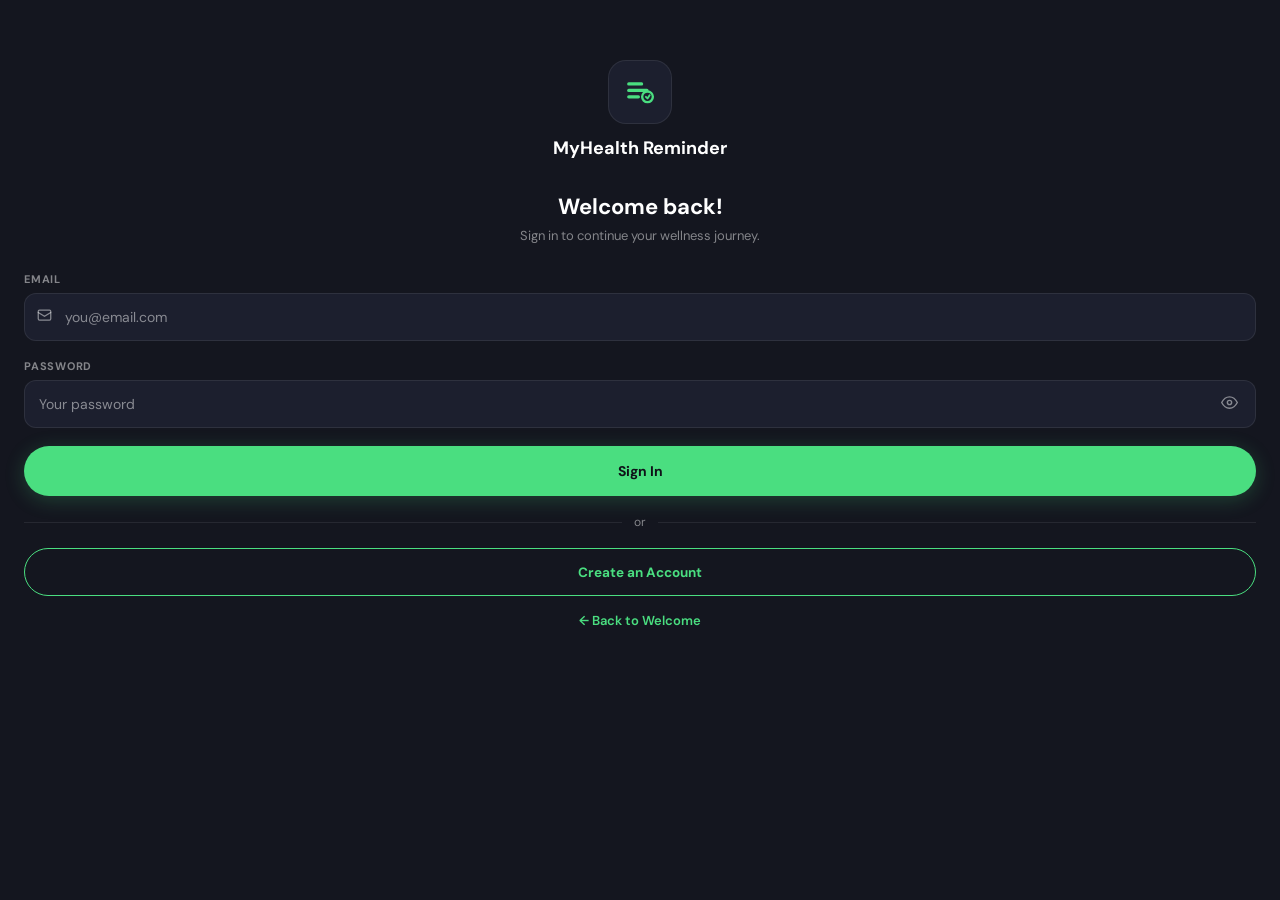
==== dashboard.html @ 4398b62e "Initial commit" ====
<!DOCTYPE html>
<html lang="en">
<head>
  <meta charset="UTF-8"/>
  <meta name="viewport" content="width=device-width,initial-scale=1,maximum-scale=1,user-scalable=no"/>
  <title>Dashboard — MyHealth Reminder</title>
  <link rel="stylesheet" href="style.css"/>
  <link href="https://fonts.googleapis.com/css2?family=DM+Sans:wght@400;500;600;700&family=Plus+Jakarta+Sans:wght@400;500;600;700&display=swap" rel="stylesheet"/>
  <style>
    .topbar {
      display: flex; align-items: center; justify-content: space-between;
      padding: 16px 18px 10px; flex-shrink: 0;
    }
    .user-row {
      display: flex; align-items: center; gap: 12px; padding: 2px 18px 16px;
    }
    .avatar {
      width: 42px; height: 42px; border-radius: 50%;
      background: #1D4ED8; display: flex; align-items: center; justify-content: center;
      font-size: 16px; font-weight: 700; color: #fff; flex-shrink: 0;
    }
    .user-name { font-size: 14px; font-weight: 700; color: var(--text-primary); }
    .user-sub  { font-size: 11px; color: var(--text-muted); margin-top: 2px; }

    /* Progress card */
    .prog-card {
      margin: 0 16px 20px;
      background: linear-gradient(145deg,#0E3B26 0%,#0A2818 100%);
      border: 1px solid rgba(74,222,128,.18);
      border-radius: var(--r-xl); padding: 20px 18px 18px;
      display: flex; flex-direction: column; align-items: center;
      animation: fadeUp .4s ease both;
    }
    .ring-wrap { position: relative; width: 90px; height: 90px; margin-bottom: 12px; }
    .ring-wrap svg { transform: rotate(-90deg); }
    .ring-track { fill:none; stroke:#1A4730; stroke-width:8; }
    .ring-fill  {
      fill:none; stroke:var(--accent); stroke-width:8; stroke-linecap:round;
      transition: stroke-dashoffset 1s cubic-bezier(.4,0,.2,1);
    }
    .ring-lbl {
      position:absolute; inset:0; display:flex; flex-direction:column;
      align-items:center; justify-content:center;
    }
    .ring-pct   { font-size: 18px; font-weight: 700; color: var(--text-primary); line-height: 1; }
    .ring-sub   { font-size: 9px; color: var(--text-muted); margin-top: 2px; }
    .prog-title { font-size: 14px; font-weight: 600; color: rgba(255,255,255,.85); margin-bottom: 3px; }
    .prog-tasks { font-size: 22px; font-weight: 700; color: var(--accent); margin-bottom: 6px; }
    .prog-quote { font-size: 11px; color: rgba(255,255,255,.5); font-style: italic; text-align: center; line-height: 1.5; }

    .content { padding: 0 16px 24px; }

    .add-btn {
      display: flex; align-items: center; justify-content: center; gap: 8px;
      width: 100%; height: 50px; border: none; border-radius: var(--r-pill);
      background: var(--accent); color: #0F1118;
      font-family: var(--font); font-size: 14px; font-weight: 700;
      cursor: pointer; position: relative; overflow: hidden;
      transition: background var(--ease), box-shadow var(--ease), transform var(--ease);
      box-shadow: 0 4px 18px rgba(74,222,128,.22);
    }
    .add-btn:hover  { background: #6EF09A; box-shadow: 0 6px 26px rgba(74,222,128,.36); }
    .add-btn:active { transform: scale(.97); }

    .del-btn {
      background: none; border: none; color: var(--text-muted);
      cursor: pointer; padding: 4px; border-radius: 6px;
      transition: color var(--ease); flex-shrink: 0;
    }
    .del-btn:hover { color: #F87171; }
    .empty-state { text-align: center; padding: 16px 0; color: var(--text-muted); font-size: 12.5px; }

    /* Section with mb */
    .sec-block { margin-bottom: 18px; }
  </style>
</head>
<body>
<div class="app-wrap">

  <!-- Top bar -->
  <div class="topbar">
    <div class="app-bar-logo">
      <svg width="22" height="22" viewBox="0 0 28 28" fill="none"><rect x="2" y="5" width="15" height="3" rx="1.5" fill="currentColor"/><rect x="2" y="11" width="20" height="3" rx="1.5" fill="currentColor"/><rect x="2" y="17" width="12" height="3" rx="1.5" fill="currentColor"/><circle cx="21" cy="18.5" r="5" stroke="currentColor" stroke-width="2.2"/><path d="M19.5 18.5L21 20L23 17" stroke="currentColor" stroke-width="1.8" stroke-linecap="round" stroke-linejoin="round"/></svg>
    </div>
    <button class="icon-btn" id="menuBtn" aria-label="Menu">
      <svg width="18" height="18" viewBox="0 0 24 24" fill="none"><circle cx="12" cy="5" r="1.5" fill="currentColor"/><circle cx="12" cy="12" r="1.5" fill="currentColor"/><circle cx="12" cy="19" r="1.5" fill="currentColor"/></svg>
    </button>
  </div>

  <!-- User row -->
  <div class="user-row">
    <div class="avatar" id="avatarEl">M</div>
    <div>
      <div class="user-name" id="userNameEl">Loading...</div>
      <div class="user-sub"  id="userSubEl">0 of 4 tasks completed today</div>
    </div>
  </div>

  <!-- Scrollable content -->
  <div class="screen" id="mainScr">

    <!-- Progress ring -->
    <div class="prog-card">
      <div class="ring-wrap">
        <svg width="90" height="90" viewBox="0 0 90 90">
          <circle class="ring-track" cx="45" cy="45" r="38"/>
          <circle class="ring-fill"  cx="45" cy="45" r="38" id="ringFill"
            stroke-dasharray="238.76" stroke-dashoffset="238.76"/>
        </svg>
        <div class="ring-lbl">
          <span class="ring-pct" id="ringPct">0%</span>
          <span class="ring-sub">Achieved</span>
        </div>
      </div>
      <div class="prog-title">Daily Progress</div>
      <div class="prog-tasks" id="progTasks">0/4 Tasks</div>
      <div class="prog-quote" id="progQuote">Consistency is the key to lasting wellness.</div>
    </div>

    <!-- Content -->
    <div class="content">

      <div class="sec-block">
        <div class="sec-hdr">Today's Reminders</div>
        <div class="card-box" id="reminderList"></div>
      </div>

      <div class="sec-block">
        <div class="sec-hdr">Daily Checklist</div>
        <div class="card-box" id="checkList"></div>
      </div>

      <button class="add-btn" id="addBtn">
        <svg width="16" height="16" viewBox="0 0 24 24" fill="none"><path d="M12 5v14M5 12h14" stroke="currentColor" stroke-width="2.5" stroke-linecap="round"/></svg>
        Add/Edit Reminders
      </button>

    </div>
  </div><!-- /screen -->

  <!-- Bottom nav -->
  <nav class="bottom-nav">
    <button class="nav-item active" onclick="MH.go('dashboard.html')">
      <svg width="20" height="20" viewBox="0 0 24 24" fill="none"><path d="M3 9.5L12 3l9 6.5V20a1 1 0 01-1 1H4a1 1 0 01-1-1V9.5z" stroke="currentColor" stroke-width="1.8" stroke-linejoin="round"/><path d="M9 21V12h6v9" stroke="currentColor" stroke-width="1.8" stroke-linejoin="round"/></svg>
      <span class="nav-label">Home</span>
    </button>
    <button class="nav-item" onclick="MH.go('progress.html')">
      <svg width="20" height="20" viewBox="0 0 24 24" fill="none"><polyline points="22 12 18 12 15 21 9 3 6 12 2 12" stroke="currentColor" stroke-width="1.8" stroke-linecap="round" stroke-linejoin="round"/></svg>
      <span class="nav-label">Progress</span>
    </button>
    <button class="nav-item" onclick="MH.go('settings.html')">
      <svg width="20" height="20" viewBox="0 0 24 24" fill="none"><circle cx="12" cy="12" r="3" stroke="currentColor" stroke-width="1.8"/><path d="M19.4 15a1.65 1.65 0 00.33 1.82l.06.06a2 2 0 010 2.83 2 2 0 01-2.83 0l-.06-.06a1.65 1.65 0 00-1.82-.33 1.65 1.65 0 00-1 1.51V21a2 2 0 01-4 0v-.09A1.65 1.65 0 009 19.4a1.65 1.65 0 00-1.82.33l-.06.06a2 2 0 01-2.83-2.83l.06-.06A1.65 1.65 0 004.68 15a1.65 1.65 0 00-1.51-1H3a2 2 0 010-4h.09A1.65 1.65 0 004.6 9a1.65 1.65 0 00-.33-1.82l-.06-.06a2 2 0 012.83-2.83l.06.06A1.65 1.65 0 009 4.68a1.65 1.65 0 001-1.51V3a2 2 0 014 0v.09a1.65 1.65 0 001 1.51 1.65 1.65 0 001.82-.33l.06-.06a2 2 0 012.83 2.83l-.06.06A1.65 1.65 0 0019.4 9a1.65 1.65 0 001.51 1H21a2 2 0 010 4h-.09a1.65 1.65 0 00-1.51 1z" stroke="currentColor" stroke-width="1.8"/></svg>
      <span class="nav-label">Settings</span>
    </button>
  </nav>

</div><!-- /app-wrap -->

<!-- 3-dot menu bottom sheet -->
<div class="overlay" id="menuOverlay" onclick="closeMenu(event)">
  <div class="bottom-sheet">
    <div class="sheet-handle"></div>
    <div class="sheet-title">Quick Actions</div>

    <div class="sheet-item" onclick="MH.go('reminder.html')">
      <svg width="18" height="18" viewBox="0 0 24 24" fill="none"><path d="M12 5v14M5 12h14" stroke="currentColor" stroke-width="2" stroke-linecap="round"/></svg>
      Add New Reminder
    </div>
    <div class="sheet-item" onclick="resetChecklist()">
      <svg width="18" height="18" viewBox="0 0 24 24" fill="none"><path d="M3 12a9 9 0 105.6-8.35" stroke="currentColor" stroke-width="2" stroke-linecap="round"/><polyline points="3 4 3 12 11 12" stroke="currentColor" stroke-width="2" stroke-linecap="round" stroke-linejoin="round"/></svg>
      Reset Today's Checklist
    </div>
    <div class="sheet-item" onclick="MH.go('progress.html')">
      <svg width="18" height="18" viewBox="0 0 24 24" fill="none"><polyline points="22 12 18 12 15 21 9 3 6 12 2 12" stroke="currentColor" stroke-width="1.8" stroke-linecap="round" stroke-linejoin="round"/></svg>
      View My Progress
    </div>
    <div class="sheet-item" onclick="MH.go('settings.html')">
      <svg width="18" height="18" viewBox="0 0 24 24" fill="none"><circle cx="12" cy="12" r="3" stroke="currentColor" stroke-width="2"/><path d="M19.4 15a1.65 1.65 0 00.33 1.82l.06.06a2 2 0 010 2.83 2 2 0 01-2.83 0l-.06-.06a1.65 1.65 0 00-1.82-.33 1.65 1.65 0 00-1 1.51V21a2 2 0 01-4 0v-.09A1.65 1.65 0 009 19.4a1.65 1.65 0 00-1.82.33l-.06.06a2 2 0 01-2.83-2.83l.06-.06A1.65 1.65 0 004.68 15a1.65 1.65 0 00-1.51-1H3a2 2 0 010-4h.09A1.65 1.65 0 004.6 9a1.65 1.65 0 00-.33-1.82l-.06-.06a2 2 0 012.83-2.83l.06.06A1.65 1.65 0 009 4.68a1.65 1.65 0 001-1.51V3a2 2 0 014 0v.09a1.65 1.65 0 001 1.51 1.65 1.65 0 001.82-.33l.06-.06a2 2 0 012.83 2.83l-.06.06A1.65 1.65 0 0019.4 9a1.65 1.65 0 001.51 1H21a2 2 0 010 4h-.09a1.65 1.65 0 00-1.51 1z" stroke="currentColor" stroke-width="1.8"/></svg>
      Settings
    </div>
    <div class="sheet-item danger" onclick="MH.auth.logout()">
      <svg width="18" height="18" viewBox="0 0 24 24" fill="none"><path d="M9 21H5a2 2 0 01-2-2V5a2 2 0 012-2h4" stroke="currentColor" stroke-width="2" stroke-linecap="round"/><polyline points="16 17 21 12 16 7" stroke="currentColor" stroke-width="2" stroke-linecap="round" stroke-linejoin="round"/><line x1="21" y1="12" x2="9" y2="12" stroke="currentColor" stroke-width="2" stroke-linecap="round"/></svg>
      Sign Out
    </div>
  </div>
</div>

<script src="data.js"></script>
<script>
(function(){
  MH.auth.requireAuth();

  const ICONS = {
    hydration:  `<svg width="15" height="15" viewBox="0 0 24 24" fill="none"><path d="M12 2C12 2 5 10 5 15a7 7 0 0014 0C19 10 12 2 12 2z" stroke="currentColor" stroke-width="2"/></svg>`,
    medication: `<svg width="15" height="15" viewBox="0 0 24 24" fill="none"><path d="M9 3h6v2H9zM7 5h10v2H7zM5 7h14v13a1 1 0 01-1 1H6a1 1 0 01-1-1V7z" stroke="currentColor" stroke-width="1.8" stroke-linejoin="round"/><path d="M12 11v6M9 14h6" stroke="currentColor" stroke-width="1.8" stroke-linecap="round"/></svg>`,
    exercise:   `<svg width="15" height="15" viewBox="0 0 24 24" fill="none"><path d="M6 4v6l3 3-3 3v4M18 4v6l-3 3 3 3v4M3 9h4M17 9h4M3 15h4M17 15h4" stroke="currentColor" stroke-width="1.8" stroke-linecap="round"/></svg>`,
  };

  const sess = MH.auth.getSession();
  document.getElementById('userNameEl').textContent   = sess.name;
  document.getElementById('avatarEl').textContent     = sess.name.charAt(0).toUpperCase();
  document.getElementById('progQuote').textContent    = MH.getQuote();

  function renderReminders() {
    const list = MH.reminders.getAll();
    const el = document.getElementById('reminderList');
    if (!list.length) { el.innerHTML = '<div class="empty-state">No reminders yet.</div>'; return; }
    el.innerHTML = list.map(r => `
      <div class="reminder-row">
        <div class="reminder-ico ${r.type}">${ICONS[r.type]||ICONS.hydration}</div>
        <span class="reminder-name">${r.title}</span>
        <span class="tag ${r.type}">${r.type.charAt(0).toUpperCase()+r.type.slice(1)}</span>
        <span class="reminder-time">${MH.fmtTime(r.time)}</span>
        <button class="del-btn" onclick="delReminder('${r.id}')">
          <svg width="13" height="13" viewBox="0 0 24 24" fill="none"><path d="M18 6L6 18M6 6l12 12" stroke="currentColor" stroke-width="2" stroke-linecap="round"/></svg>
        </button>
      </div>`).join('');
  }

  function renderChecklist() {
    const list = MH.checklist.get();
    document.getElementById('checkList').innerHTML = list.map(c => `
      <div class="check-item" onclick="toggleCheck('${c.id}')">
        <div class="check-box ${c.done?'done':''}">
          ${c.done?`<svg width="11" height="11" viewBox="0 0 12 12" fill="none"><path d="M2 6l3 3 5-5" stroke="#0F1118" stroke-width="1.8" stroke-linecap="round" stroke-linejoin="round"/></svg>`:''}
        </div>
        <span class="check-lbl ${c.done?'done':''}">${c.label}</span>
      </div>`).join('');
    updateProgress();
  }

  function updateProgress() {
    const p = MH.checklist.progress();
    const C = 238.76, off = C - (p.pct/100)*C;
    document.getElementById('ringFill').style.strokeDashoffset = off;
    document.getElementById('ringPct').textContent  = p.pct+'%';
    document.getElementById('progTasks').textContent = `${p.done}/${p.total} Tasks`;
    document.getElementById('userSubEl').textContent = `${p.done} of ${p.total} tasks completed today`;
  }

  window.toggleCheck   = id => { MH.checklist.toggle(id); renderChecklist(); };
  window.delReminder   = id => { MH.reminders.delete(id); renderReminders(); };
  window.resetChecklist = () => {
    MH.checklist.reset(); renderChecklist();
    MH.toast('Checklist reset!'); closeMenu();
  };

  // 3-dot menu
  const overlay = document.getElementById('menuOverlay');
  document.getElementById('menuBtn').addEventListener('click', () => overlay.classList.add('open'));
  window.closeMenu = e => { if (!e || !e.target.closest('.bottom-sheet') || e.target===overlay) overlay.classList.remove('open'); };

  document.getElementById('addBtn').addEventListener('click', e => {
    MH.ripple(e.currentTarget, e);
    setTimeout(() => MH.go('reminder.html'), 200);
  });

  renderReminders();
  renderChecklist();
  setTimeout(updateProgress, 80);
})();
</script>
</body>
</html>
---- style.css ----
/* ============================================
   MyHealth Reminder — Shared Styles (v3)
   Optimized for MIT App Inventor WebViewer
   style.css
   ============================================ */

*, *::before, *::after { box-sizing: border-box; margin: 0; padding: 0; }

:root {
  --bg-app:      #12141C;
  --bg-primary:  #14161F;
  --bg-card:     #1C1F2E;
  --bg-card2:    #222638;
  --bg-input:    #1C1F2E;
  --border:      rgba(255,255,255,0.08);
  --accent:      #4ADE80;
  --accent-dim:  #22C55E;
  --accent-glow: rgba(74,222,128,0.14);
  --tag-hyd-bg:  #92400E; --tag-hyd-fg:  #FDE68A;
  --tag-med-bg:  #1E3A8A; --tag-med-fg:  #BFDBFE;
  --tag-exe-bg:  #14532D; --tag-exe-fg:  #BBF7D0;
  --text-primary:#FFFFFF;
  --text-muted:  rgba(255,255,255,0.48);
  --text-soft:   rgba(255,255,255,0.78);
  --font: 'DM Sans','Plus Jakarta Sans',sans-serif;
  --r-sm:4px; --r-md:12px; --r-lg:16px; --r-xl:22px; --r-pill:50px;
  --ease: 0.22s cubic-bezier(0.4,0,0.2,1);
}

html {
  height: 100%;
  -webkit-text-size-adjust: 100%;
}

body {
  min-height: 100vh;
  min-height: 100dvh;
  font-family: var(--font);
  background: var(--bg-primary);
  color: var(--text-primary);
  display: flex;
  flex-direction: column;
  overflow-x: hidden;
}

/* ── App wrapper — fills the entire viewport ── */
.app-wrap {
  display: flex;
  flex-direction: column;
  width: 100%;
  min-height: 100vh;
  min-height: 100dvh;
  background: var(--bg-primary);
}

/* ── Scrollable content area ── */
.screen {
  flex: 1;
  overflow-y: auto;
  overflow-x: hidden;
  -webkit-overflow-scrolling: touch;
  scrollbar-width: none;
}
.screen::-webkit-scrollbar { display: none; }

/* ── Bottom Nav ── */
.bottom-nav {
  display: flex;
  background: var(--bg-card);
  border-top: 1px solid var(--border);
  flex-shrink: 0;
  padding-bottom: env(safe-area-inset-bottom, 0px);
}
.nav-item {
  flex: 1; display: flex; flex-direction: column;
  align-items: center; justify-content: center;
  padding: 10px 0 9px; gap: 3px;
  cursor: pointer; color: var(--text-muted);
  transition: color var(--ease);
  text-decoration: none; border: none;
  background: none; font-family: var(--font);
}
.nav-item.active, .nav-item:hover { color: var(--accent); }
.nav-label { font-size: 10px; font-weight: 600; }

/* ── Top App Bar ── */
.app-bar {
  display: flex; align-items: center; justify-content: space-between;
  padding: 14px 18px 10px;
  flex-shrink: 0;
}
.app-bar-title {
  font-size: 17px; font-weight: 700; color: var(--text-primary);
}
.app-bar-logo {
  width: 38px; height: 38px; border-radius: 10px;
  background: var(--bg-card); border: 1px solid var(--border);
  display: flex; align-items: center; justify-content: center;
  color: var(--accent);
}
.icon-btn {
  width: 36px; height: 36px; border-radius: 10px;
  background: var(--bg-card); border: 1px solid var(--border);
  display: flex; align-items: center; justify-content: center;
  color: var(--text-muted); cursor: pointer;
  transition: color var(--ease), border-color var(--ease);
}
.icon-btn:hover { color: var(--accent); border-color: rgba(74,222,128,.3); }

/* ── Back bar ── */
.back-bar {
  display: flex; align-items: center; gap: 10px;
  padding: 12px 18px 10px; flex-shrink: 0;
}
.back-btn {
  width: 34px; height: 34px; border-radius: 10px;
  background: var(--bg-card); border: 1px solid var(--border);
  display: flex; align-items: center; justify-content: center;
  color: var(--text-soft); cursor: pointer;
  transition: color var(--ease), border-color var(--ease);
  flex-shrink: 0;
}
.back-btn:hover { color: var(--accent); border-color: rgba(74,222,128,.3); }
.back-title { font-size: 16px; font-weight: 700; color: var(--text-primary); }

/* ── Section header ── */
.sec-hdr {
  font-size: 13px; font-weight: 700;
  color: var(--text-primary); margin-bottom: 10px;
}

/* ── Card box ── */
.card-box {
  background: var(--bg-card); border: 1px solid var(--border);
  border-radius: var(--r-lg); padding: 14px 16px;
}

/* ── Tag pills ── */
.tag {
  font-size: 10px; font-weight: 700;
  padding: 2px 9px; border-radius: var(--r-pill); white-space: nowrap;
}
.tag.hydration  { background: var(--tag-hyd-bg); color: var(--tag-hyd-fg); }
.tag.medication { background: var(--tag-med-bg); color: var(--tag-med-fg); }
.tag.exercise   { background: var(--tag-exe-bg); color: var(--tag-exe-fg); }

/* ── Reminder row ── */
.reminder-row {
  display: flex; align-items: center; gap: 10px;
  padding: 11px 0; border-bottom: 1px solid var(--border);
}
.reminder-row:last-child { border-bottom: none; }
.reminder-ico {
  width: 32px; height: 32px; border-radius: var(--r-sm);
  display: flex; align-items: center; justify-content: center; flex-shrink: 0;
}
.reminder-ico.hydration  { background:rgba(146,64,14,.28); color:#FCD34D; }
.reminder-ico.medication { background:rgba(30,58,138,.28);  color:#93C5FD; }
.reminder-ico.exercise   { background:rgba(20,83,45,.28);   color:var(--accent); }
.reminder-name { font-size: 13px; font-weight: 600; color: var(--text-primary); flex: 1; }
.reminder-time { font-size: 11px; color: var(--text-muted); white-space: nowrap; }

/* ── Checklist ── */
.check-item {
  display: flex; align-items: center; gap: 12px;
  padding: 11px 0; border-bottom: 1px solid var(--border); cursor: pointer;
}
.check-item:last-child { border-bottom: none; }
.check-box {
  width: 20px; height: 20px; border-radius: 5px; flex-shrink: 0;
  border: 2px solid rgba(255,255,255,0.28);
  display: flex; align-items: center; justify-content: center;
  transition: background var(--ease), border-color var(--ease);
}
.check-box.done { background: var(--accent); border-color: var(--accent); }
.check-lbl {
  font-size: 13px; color: var(--text-soft);
  transition: color var(--ease);
}
.check-lbl.done { text-decoration: line-through; color: var(--text-muted); }

/* ── Buttons ── */
.btn-primary {
  width: 100%; height: 50px; border: none; border-radius: var(--r-pill);
  background: var(--accent); color: #0F1118;
  font-family: var(--font); font-size: 14px; font-weight: 700;
  cursor: pointer; display: flex; align-items: center; justify-content: center; gap: 7px;
  transition: background var(--ease), transform var(--ease), box-shadow var(--ease);
  box-shadow: 0 4px 20px rgba(74,222,128,0.22);
  position: relative; overflow: hidden;
}
.btn-primary:hover  { background: #6EF09A; box-shadow: 0 6px 30px rgba(74,222,128,.38); }
.btn-primary:active { transform: scale(0.97); }

.btn-outline {
  width: 100%; height: 48px; border-radius: var(--r-pill);
  border: 1.5px solid var(--accent); background: transparent;
  color: var(--accent); font-family: var(--font);
  font-size: 13.5px; font-weight: 700; cursor: pointer;
  display: flex; align-items: center; justify-content: center; gap: 7px;
  transition: background var(--ease), transform var(--ease);
  position: relative; overflow: hidden;
}
.btn-outline:hover  { background: var(--accent-glow); }
.btn-outline:active { transform: scale(0.97); }

.btn-ghost {
  width: 100%; height: 44px; border: none;
  background: none; color: #F87171;
  font-family: var(--font); font-size: 13.5px; font-weight: 600;
  cursor: pointer; transition: color var(--ease);
}
.btn-ghost:hover { color: #FCA5A5; }

/* ── Forms ── */
.form-group { margin-bottom: 18px; }
.form-lbl {
  display: block; font-size: 11px; font-weight: 700;
  color: var(--text-muted); letter-spacing: .07em;
  text-transform: uppercase; margin-bottom: 7px;
}
.form-input, .form-select {
  width: 100%; height: 48px;
  background: var(--bg-input); border: 1px solid var(--border);
  border-radius: var(--r-md); padding: 0 14px;
  color: var(--text-primary); font-family: var(--font); font-size: 14px;
  outline: none; transition: border-color var(--ease);
}
.form-input:focus, .form-select:focus { border-color: var(--accent); }
.form-input::placeholder { color: var(--text-muted); }
.form-select {
  cursor: pointer; appearance: none;
  background-image: url("data:image/svg+xml,%3Csvg width='12' height='8' viewBox='0 0 12 8' xmlns='http://www.w3.org/2000/svg'%3E%3Cpath d='M1 1L6 6L11 1' stroke='rgba(255,255,255,0.38)' stroke-width='1.8' stroke-linecap='round' fill='none'/%3E%3C/svg%3E");
  background-repeat: no-repeat; background-position: right 14px center;
}
.form-select option { background: #1C1F2E; color: #fff; }
.input-wrap { position: relative; }
.input-icon {
  position: absolute; left: 13px; top: 50%; transform: translateY(-50%);
  color: var(--text-muted); pointer-events: none;
}
.input-wrap .form-input { padding-left: 40px; }

/* Toggle pill group */
.toggle-group { display: flex; gap: 8px; flex-wrap: wrap; }
.toggle-btn {
  padding: 8px 16px; border-radius: var(--r-pill);
  border: 1px solid var(--border);
  background: var(--bg-card2); color: var(--text-muted);
  font-family: var(--font); font-size: 12.5px; font-weight: 600;
  cursor: pointer; transition: all var(--ease);
}
.toggle-btn.active { background: var(--accent); border-color: var(--accent); color: #0F1118; }
.toggle-btn:hover:not(.active) { border-color: rgba(74,222,128,.4); color: var(--accent); }

/* Preset grid */
.preset-grid { display: grid; grid-template-columns: 1fr 1fr; gap: 10px; }
.preset-card {
  background: var(--bg-card2); border: 1.5px solid var(--border);
  border-radius: var(--r-md); padding: 12px 11px;
  cursor: pointer; transition: all var(--ease);
}
.preset-card.active { border-color: var(--accent); background: var(--accent-glow); }
.preset-card:hover:not(.active) { border-color: rgba(74,222,128,.32); }
.preset-card-title { font-size: 12px; font-weight: 700; color: var(--text-primary); margin-bottom: 3px; }
.preset-card-desc  { font-size: 10.5px; color: var(--text-muted); line-height: 1.5; }

/* Tone picker */
.tone-row {
  display: flex; align-items: center; justify-content: space-between;
  background: var(--bg-input); border: 1px solid var(--border);
  border-radius: var(--r-md); padding: 0 14px; height: 48px;
  cursor: pointer; transition: border-color var(--ease);
}
.tone-row:hover { border-color: var(--accent); }
.tone-left { display: flex; align-items: center; gap: 9px; color: var(--text-soft); font-size: 13.5px; }
.tone-options {
  background: var(--bg-card2); border: 1px solid var(--border);
  border-radius: var(--r-md); overflow: hidden; display: none; margin-top: 4px;
}
.tone-options.open { display: block; }
.tone-option {
  display: flex; align-items: center; gap: 10px;
  padding: 12px 14px; cursor: pointer; font-size: 13px;
  color: var(--text-soft); border-bottom: 1px solid var(--border);
  transition: background var(--ease);
}
.tone-option:last-child { border-bottom: none; }
.tone-option:hover { background: rgba(255,255,255,.04); }
.tone-option.selected { color: var(--accent); }
.tone-check { margin-left: auto; color: var(--accent); }

/* Settings row */
.setting-group-lbl {
  font-size: 11px; font-weight: 700; color: var(--text-muted);
  text-transform: uppercase; letter-spacing: .07em;
  margin-bottom: 8px; padding: 0 2px;
}
.setting-row {
  display: flex; align-items: center; justify-content: space-between;
  background: var(--bg-card); border: 1px solid var(--border);
  padding: 13px 14px; cursor: pointer; transition: border-color var(--ease);
}
.setting-row:not(:last-of-type) { border-bottom: none; }
.setting-row:first-of-type { border-radius: var(--r-md) var(--r-md) 0 0; }
.setting-row:last-of-type  { border-radius: 0 0 var(--r-md) var(--r-md); }
.setting-row:only-child    { border-radius: var(--r-md); }
.setting-row:hover { border-color: rgba(74,222,128,.22); }
.setting-left { display: flex; align-items: center; gap: 10px; color: var(--text-soft); font-size: 13.5px; }
.setting-ico {
  width: 32px; height: 32px; border-radius: 8px;
  background: var(--bg-card2); display: flex;
  align-items: center; justify-content: center; color: var(--accent);
}

/* Toggle switch */
.tog-sw {
  width: 42px; height: 24px; border-radius: 12px;
  background: var(--accent); position: relative; cursor: pointer;
  transition: background var(--ease); flex-shrink: 0;
}
.tog-sw::after {
  content: ''; position: absolute; top: 3px; right: 3px;
  width: 18px; height: 18px; border-radius: 50%;
  background: #0F1118; transition: transform var(--ease);
}
.tog-sw.off { background: rgba(255,255,255,.15); }
.tog-sw.off::after { transform: translateX(-18px); }

/* Overlay / modal */
.overlay {
  position: fixed; inset: 0; background: rgba(0,0,0,.65);
  display: flex; align-items: flex-end; justify-content: center;
  z-index: 100; opacity: 0; pointer-events: none;
  transition: opacity .25s ease;
}
.overlay.open { opacity: 1; pointer-events: all; }
.bottom-sheet {
  width: 100%; background: var(--bg-card);
  border-radius: 20px 20px 0 0; padding: 20px 20px 32px;
  transform: translateY(100%); transition: transform .3s cubic-bezier(.4,0,.2,1);
}
.overlay.open .bottom-sheet { transform: translateY(0); }
.sheet-handle {
  width: 36px; height: 4px; border-radius: 2px;
  background: rgba(255,255,255,.2); margin: 0 auto 18px;
}
.sheet-title { font-size: 15px; font-weight: 700; color: var(--text-primary); margin-bottom: 16px; }
.sheet-item {
  display: flex; align-items: center; gap: 12px;
  padding: 13px 0; border-bottom: 1px solid var(--border);
  cursor: pointer; font-size: 13.5px; color: var(--text-soft);
  transition: color var(--ease);
}
.sheet-item:last-child { border-bottom: none; }
.sheet-item:hover { color: var(--accent); }
.sheet-item.danger { color: #F87171; }
.sheet-item.danger:hover { color: #FCA5A5; }

/* Ripple */
.ripple {
  position: absolute; border-radius: 50%;
  background: rgba(255,255,255,0.22);
  transform: scale(0); animation: rippleAnim 0.52s linear;
  pointer-events: none;
}
@keyframes rippleAnim { to { transform: scale(4); opacity: 0; } }

/* Animations */
@keyframes fadeUp   { from { opacity:0; transform:translateY(16px); } to { opacity:1; transform:translateY(0); } }
@keyframes fadeDown { from { opacity:0; transform:translateY(-16px); } to { opacity:1; transform:translateY(0); } }
@keyframes fadeIn   { from { opacity:0; } to { opacity:1; } }

/* ── Auth screens ── */
.auth-wrap {
  flex: 1; display: flex; flex-direction: column;
  align-items: center; justify-content: center;
  padding: 32px 24px; min-height: 100vh; min-height: 100dvh;
}

/* Error message */
.err-msg {
  font-size: 12px; color: #F87171; margin-top: 6px;
  display: none;
}
.err-msg.show { display: block; }

/* Toast */
.toast {
  position: fixed; bottom: 90px; left: 50%; transform: translateX(-50%) translateY(20px);
  background: var(--bg-card2); border: 1px solid var(--border);
  border-radius: var(--r-pill); padding: 10px 20px;
  font-size: 13px; color: var(--text-primary);
  opacity: 0; transition: opacity .3s, transform .3s;
  z-index: 200; white-space: nowrap; pointer-events: none;
}
.toast.show { opacity: 1; transform: translateX(-50%) translateY(0); }
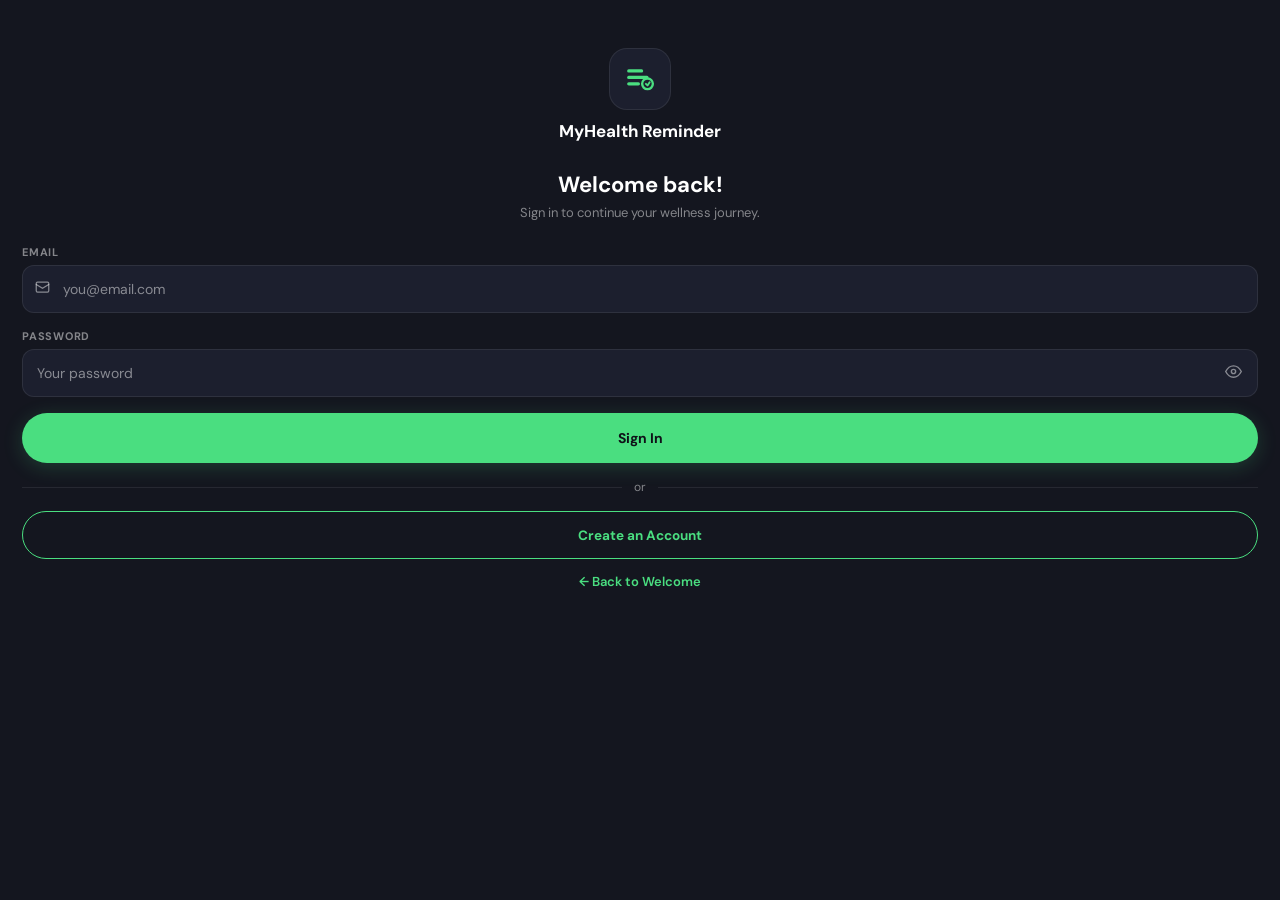
==== commit 02d98860: "Update files" ====
--- a/dashboard.html
+++ b/dashboard.html
@@ -7,178 +7,160 @@
   <link rel="stylesheet" href="style.css"/>
   <link href="https://fonts.googleapis.com/css2?family=DM+Sans:wght@400;500;600;700&family=Plus+Jakarta+Sans:wght@400;500;600;700&display=swap" rel="stylesheet"/>
   <style>
-    .topbar {
-      display: flex; align-items: center; justify-content: space-between;
-      padding: 16px 18px 10px; flex-shrink: 0;
-    }
-    .user-row {
-      display: flex; align-items: center; gap: 12px; padding: 2px 18px 16px;
-    }
+    /* User greeting */
+    .user-row { display:flex; align-items:center; gap:12px; padding:2px 16px 16px; }
     .avatar {
-      width: 42px; height: 42px; border-radius: 50%;
-      background: #1D4ED8; display: flex; align-items: center; justify-content: center;
-      font-size: 16px; font-weight: 700; color: #fff; flex-shrink: 0;
-    }
-    .user-name { font-size: 14px; font-weight: 700; color: var(--text-primary); }
-    .user-sub  { font-size: 11px; color: var(--text-muted); margin-top: 2px; }
+      width:42px; height:42px; border-radius:50%;
+      background:#1D4ED8; display:flex; align-items:center; justify-content:center;
+      font-size:16px; font-weight:700; color:#fff; flex-shrink:0;
+    }
+    .u-name { font-size:14px; font-weight:700; color:var(--text); }
+    .u-sub  { font-size:11px; color:var(--muted); margin-top:2px; }
 
     /* Progress card */
     .prog-card {
-      margin: 0 16px 20px;
-      background: linear-gradient(145deg,#0E3B26 0%,#0A2818 100%);
-      border: 1px solid rgba(74,222,128,.18);
-      border-radius: var(--r-xl); padding: 20px 18px 18px;
-      display: flex; flex-direction: column; align-items: center;
-      animation: fadeUp .4s ease both;
-    }
-    .ring-wrap { position: relative; width: 90px; height: 90px; margin-bottom: 12px; }
-    .ring-wrap svg { transform: rotate(-90deg); }
-    .ring-track { fill:none; stroke:#1A4730; stroke-width:8; }
-    .ring-fill  {
-      fill:none; stroke:var(--accent); stroke-width:8; stroke-linecap:round;
-      transition: stroke-dashoffset 1s cubic-bezier(.4,0,.2,1);
-    }
-    .ring-lbl {
-      position:absolute; inset:0; display:flex; flex-direction:column;
-      align-items:center; justify-content:center;
-    }
-    .ring-pct   { font-size: 18px; font-weight: 700; color: var(--text-primary); line-height: 1; }
-    .ring-sub   { font-size: 9px; color: var(--text-muted); margin-top: 2px; }
-    .prog-title { font-size: 14px; font-weight: 600; color: rgba(255,255,255,.85); margin-bottom: 3px; }
-    .prog-tasks { font-size: 22px; font-weight: 700; color: var(--accent); margin-bottom: 6px; }
-    .prog-quote { font-size: 11px; color: rgba(255,255,255,.5); font-style: italic; text-align: center; line-height: 1.5; }
-
-    .content { padding: 0 16px 24px; }
-
+      margin:0 16px 18px;
+      background:linear-gradient(145deg,#0E3B26,#0A2818);
+      border:1px solid rgba(74,222,128,.18);
+      border-radius:var(--r-xl); padding:20px 18px;
+      display:flex; flex-direction:column; align-items:center;
+    }
+    .prog-ring  { position:relative; width:88px; height:88px; margin-bottom:12px; }
+    .prog-ring svg { transform:rotate(-90deg); }
+    .prog-ring-track { fill:none; stroke:#1A4730; stroke-width:8; }
+    .prog-ring-fill  { fill:none; stroke:var(--accent); stroke-width:8; stroke-linecap:round; transition:stroke-dashoffset 1s cubic-bezier(.4,0,.2,1); }
+    .prog-lbl   { position:absolute; inset:0; display:flex; flex-direction:column; align-items:center; justify-content:center; }
+    .prog-pct   { font-size:18px; font-weight:700; color:var(--text); line-height:1; }
+    .prog-ach   { font-size:9px; color:var(--muted); margin-top:2px; }
+    .prog-title { font-size:14px; font-weight:600; color:rgba(255,255,255,.85); margin-bottom:3px; }
+    .prog-tasks { font-size:21px; font-weight:700; color:var(--accent); margin-bottom:6px; }
+    .prog-quote { font-size:11px; color:rgba(255,255,255,.5); font-style:italic; text-align:center; line-height:1.5; }
+
+    /* Add reminder btn */
     .add-btn {
-      display: flex; align-items: center; justify-content: center; gap: 8px;
-      width: 100%; height: 50px; border: none; border-radius: var(--r-pill);
-      background: var(--accent); color: #0F1118;
-      font-family: var(--font); font-size: 14px; font-weight: 700;
-      cursor: pointer; position: relative; overflow: hidden;
-      transition: background var(--ease), box-shadow var(--ease), transform var(--ease);
-      box-shadow: 0 4px 18px rgba(74,222,128,.22);
-    }
-    .add-btn:hover  { background: #6EF09A; box-shadow: 0 6px 26px rgba(74,222,128,.36); }
-    .add-btn:active { transform: scale(.97); }
-
-    .del-btn {
-      background: none; border: none; color: var(--text-muted);
-      cursor: pointer; padding: 4px; border-radius: 6px;
-      transition: color var(--ease); flex-shrink: 0;
-    }
-    .del-btn:hover { color: #F87171; }
-    .empty-state { text-align: center; padding: 16px 0; color: var(--text-muted); font-size: 12.5px; }
-
-    /* Section with mb */
-    .sec-block { margin-bottom: 18px; }
+      display:flex; align-items:center; justify-content:center; gap:8px;
+      width:100%; height:50px; border:none; border-radius:var(--r-pill);
+      background:var(--accent); color:#0F1118;
+      font-family:var(--font); font-size:14px; font-weight:700;
+      cursor:pointer; position:relative; overflow:hidden;
+      transition:background var(--ease), box-shadow var(--ease), transform var(--ease);
+      box-shadow:0 4px 18px rgba(74,222,128,.22);
+    }
+    .add-btn:hover  { background:#6EF09A; box-shadow:0 6px 26px rgba(74,222,128,.36); }
+    .add-btn:active { transform:scale(.97); }
+
+    .sec-block { margin-bottom:18px; }
   </style>
 </head>
 <body>
-<div class="app-wrap">
-
-  <!-- Top bar -->
-  <div class="topbar">
-    <div class="app-bar-logo">
-      <svg width="22" height="22" viewBox="0 0 28 28" fill="none"><rect x="2" y="5" width="15" height="3" rx="1.5" fill="currentColor"/><rect x="2" y="11" width="20" height="3" rx="1.5" fill="currentColor"/><rect x="2" y="17" width="12" height="3" rx="1.5" fill="currentColor"/><circle cx="21" cy="18.5" r="5" stroke="currentColor" stroke-width="2.2"/><path d="M19.5 18.5L21 20L23 17" stroke="currentColor" stroke-width="1.8" stroke-linecap="round" stroke-linejoin="round"/></svg>
-    </div>
-    <button class="icon-btn" id="menuBtn" aria-label="Menu">
+<div class="app">
+
+  <!-- Top bar: logo + app name + menu -->
+  <div class="app-bar">
+    <div class="app-bar-left">
+      <div class="app-bar-logo">
+        <svg width="20" height="20" viewBox="0 0 28 28" fill="none"><rect x="2" y="5" width="15" height="3" rx="1.5" fill="currentColor"/><rect x="2" y="11" width="20" height="3" rx="1.5" fill="currentColor"/><rect x="2" y="17" width="12" height="3" rx="1.5" fill="currentColor"/><circle cx="21" cy="18.5" r="5" stroke="currentColor" stroke-width="2.2"/><path d="M19.5 18.5L21 20L23 17" stroke="currentColor" stroke-width="1.8" stroke-linecap="round" stroke-linejoin="round"/></svg>
+      </div>
+      <span class="app-bar-name">MyHealth Reminder</span>
+    </div>
+    <button class="icon-btn" id="menuBtn">
       <svg width="18" height="18" viewBox="0 0 24 24" fill="none"><circle cx="12" cy="5" r="1.5" fill="currentColor"/><circle cx="12" cy="12" r="1.5" fill="currentColor"/><circle cx="12" cy="19" r="1.5" fill="currentColor"/></svg>
     </button>
   </div>
 
-  <!-- User row -->
+  <!-- User greeting -->
   <div class="user-row">
     <div class="avatar" id="avatarEl">M</div>
     <div>
-      <div class="user-name" id="userNameEl">Loading...</div>
-      <div class="user-sub"  id="userSubEl">0 of 4 tasks completed today</div>
+      <div class="u-name" id="userNameEl">Loading...</div>
+      <div class="u-sub"  id="userSubEl">0 of 4 tasks completed today</div>
     </div>
   </div>
 
   <!-- Scrollable content -->
-  <div class="screen" id="mainScr">
-
-    <!-- Progress ring -->
-    <div class="prog-card">
-      <div class="ring-wrap">
-        <svg width="90" height="90" viewBox="0 0 90 90">
-          <circle class="ring-track" cx="45" cy="45" r="38"/>
-          <circle class="ring-fill"  cx="45" cy="45" r="38" id="ringFill"
-            stroke-dasharray="238.76" stroke-dashoffset="238.76"/>
-        </svg>
-        <div class="ring-lbl">
-          <span class="ring-pct" id="ringPct">0%</span>
-          <span class="ring-sub">Achieved</span>
+  <div class="screen">
+    <div>
+
+      <!-- Progress ring card -->
+      <div class="prog-card">
+        <div class="prog-ring">
+          <svg width="88" height="88" viewBox="0 0 88 88">
+            <circle class="prog-ring-track" cx="44" cy="44" r="36"/>
+            <circle class="prog-ring-fill"  cx="44" cy="44" r="36" id="ringFill"
+              stroke-dasharray="226.19" stroke-dashoffset="226.19"/>
+          </svg>
+          <div class="prog-lbl">
+            <span class="prog-pct" id="ringPct">0%</span>
+            <span class="prog-ach">Achieved</span>
+          </div>
         </div>
+        <div class="prog-title">Daily Progress</div>
+        <div class="prog-tasks" id="progTasks">0/4 Tasks</div>
+        <div class="prog-quote" id="progQuote">Consistency is the key to lasting wellness.</div>
       </div>
-      <div class="prog-title">Daily Progress</div>
-      <div class="prog-tasks" id="progTasks">0/4 Tasks</div>
-      <div class="prog-quote" id="progQuote">Consistency is the key to lasting wellness.</div>
-    </div>
-
-    <!-- Content -->
-    <div class="content">
-
-      <div class="sec-block">
-        <div class="sec-hdr">Today's Reminders</div>
-        <div class="card-box" id="reminderList"></div>
+
+      <!-- Sections -->
+      <div class="pad">
+
+        <div class="sec-block">
+          <div class="sec-hdr">Today's Reminders</div>
+          <div class="card" id="reminderList"></div>
+        </div>
+
+        <div class="sec-block">
+          <div class="sec-hdr">Daily Checklist</div>
+          <div class="card" id="checkList"></div>
+        </div>
+
+        <button class="add-btn" id="addBtn">
+          <svg width="16" height="16" viewBox="0 0 24 24" fill="none"><path d="M12 5v14M5 12h14" stroke="currentColor" stroke-width="2.5" stroke-linecap="round"/></svg>
+          Add / Edit Reminders
+        </button>
+
       </div>
-
-      <div class="sec-block">
-        <div class="sec-hdr">Daily Checklist</div>
-        <div class="card-box" id="checkList"></div>
-      </div>
-
-      <button class="add-btn" id="addBtn">
-        <svg width="16" height="16" viewBox="0 0 24 24" fill="none"><path d="M12 5v14M5 12h14" stroke="currentColor" stroke-width="2.5" stroke-linecap="round"/></svg>
-        Add/Edit Reminders
-      </button>
-
     </div>
   </div><!-- /screen -->
 
   <!-- Bottom nav -->
   <nav class="bottom-nav">
-    <button class="nav-item active" onclick="MH.go('dashboard.html')">
+    <button class="nav-btn active" onclick="MH.go('dashboard.html')">
       <svg width="20" height="20" viewBox="0 0 24 24" fill="none"><path d="M3 9.5L12 3l9 6.5V20a1 1 0 01-1 1H4a1 1 0 01-1-1V9.5z" stroke="currentColor" stroke-width="1.8" stroke-linejoin="round"/><path d="M9 21V12h6v9" stroke="currentColor" stroke-width="1.8" stroke-linejoin="round"/></svg>
-      <span class="nav-label">Home</span>
-    </button>
-    <button class="nav-item" onclick="MH.go('progress.html')">
+      <span class="nav-lbl">Home</span>
+    </button>
+    <button class="nav-btn" onclick="MH.go('progress.html')">
       <svg width="20" height="20" viewBox="0 0 24 24" fill="none"><polyline points="22 12 18 12 15 21 9 3 6 12 2 12" stroke="currentColor" stroke-width="1.8" stroke-linecap="round" stroke-linejoin="round"/></svg>
-      <span class="nav-label">Progress</span>
-    </button>
-    <button class="nav-item" onclick="MH.go('settings.html')">
+      <span class="nav-lbl">Progress</span>
+    </button>
+    <button class="nav-btn" onclick="MH.go('settings.html')">
       <svg width="20" height="20" viewBox="0 0 24 24" fill="none"><circle cx="12" cy="12" r="3" stroke="currentColor" stroke-width="1.8"/><path d="M19.4 15a1.65 1.65 0 00.33 1.82l.06.06a2 2 0 010 2.83 2 2 0 01-2.83 0l-.06-.06a1.65 1.65 0 00-1.82-.33 1.65 1.65 0 00-1 1.51V21a2 2 0 01-4 0v-.09A1.65 1.65 0 009 19.4a1.65 1.65 0 00-1.82.33l-.06.06a2 2 0 01-2.83-2.83l.06-.06A1.65 1.65 0 004.68 15a1.65 1.65 0 00-1.51-1H3a2 2 0 010-4h.09A1.65 1.65 0 004.6 9a1.65 1.65 0 00-.33-1.82l-.06-.06a2 2 0 012.83-2.83l.06.06A1.65 1.65 0 009 4.68a1.65 1.65 0 001-1.51V3a2 2 0 014 0v.09a1.65 1.65 0 001 1.51 1.65 1.65 0 001.82-.33l.06-.06a2 2 0 012.83 2.83l-.06.06A1.65 1.65 0 0019.4 9a1.65 1.65 0 001.51 1H21a2 2 0 010 4h-.09a1.65 1.65 0 00-1.51 1z" stroke="currentColor" stroke-width="1.8"/></svg>
-      <span class="nav-label">Settings</span>
+      <span class="nav-lbl">Settings</span>
     </button>
   </nav>
 
-</div><!-- /app-wrap -->
-
-<!-- 3-dot menu bottom sheet -->
-<div class="overlay" id="menuOverlay" onclick="closeMenu(event)">
-  <div class="bottom-sheet">
+</div>
+
+<!-- 3-dot quick-action sheet -->
+<div class="overlay" id="menuOverlay">
+  <div class="b-sheet">
     <div class="sheet-handle"></div>
     <div class="sheet-title">Quick Actions</div>
-
-    <div class="sheet-item" onclick="MH.go('reminder.html')">
+    <div class="sheet-item" id="si-addrem">
       <svg width="18" height="18" viewBox="0 0 24 24" fill="none"><path d="M12 5v14M5 12h14" stroke="currentColor" stroke-width="2" stroke-linecap="round"/></svg>
       Add New Reminder
     </div>
-    <div class="sheet-item" onclick="resetChecklist()">
+    <div class="sheet-item" id="si-reset">
       <svg width="18" height="18" viewBox="0 0 24 24" fill="none"><path d="M3 12a9 9 0 105.6-8.35" stroke="currentColor" stroke-width="2" stroke-linecap="round"/><polyline points="3 4 3 12 11 12" stroke="currentColor" stroke-width="2" stroke-linecap="round" stroke-linejoin="round"/></svg>
       Reset Today's Checklist
     </div>
-    <div class="sheet-item" onclick="MH.go('progress.html')">
+    <div class="sheet-item" id="si-progress">
       <svg width="18" height="18" viewBox="0 0 24 24" fill="none"><polyline points="22 12 18 12 15 21 9 3 6 12 2 12" stroke="currentColor" stroke-width="1.8" stroke-linecap="round" stroke-linejoin="round"/></svg>
       View My Progress
     </div>
-    <div class="sheet-item" onclick="MH.go('settings.html')">
+    <div class="sheet-item" id="si-settings">
       <svg width="18" height="18" viewBox="0 0 24 24" fill="none"><circle cx="12" cy="12" r="3" stroke="currentColor" stroke-width="2"/><path d="M19.4 15a1.65 1.65 0 00.33 1.82l.06.06a2 2 0 010 2.83 2 2 0 01-2.83 0l-.06-.06a1.65 1.65 0 00-1.82-.33 1.65 1.65 0 00-1 1.51V21a2 2 0 01-4 0v-.09A1.65 1.65 0 009 19.4a1.65 1.65 0 00-1.82.33l-.06.06a2 2 0 01-2.83-2.83l.06-.06A1.65 1.65 0 004.68 15a1.65 1.65 0 00-1.51-1H3a2 2 0 010-4h.09A1.65 1.65 0 004.6 9a1.65 1.65 0 00-.33-1.82l-.06-.06a2 2 0 012.83-2.83l.06.06A1.65 1.65 0 009 4.68a1.65 1.65 0 001-1.51V3a2 2 0 014 0v.09a1.65 1.65 0 001 1.51 1.65 1.65 0 001.82-.33l.06-.06a2 2 0 012.83 2.83l-.06.06A1.65 1.65 0 0019.4 9a1.65 1.65 0 001.51 1H21a2 2 0 010 4h-.09a1.65 1.65 0 00-1.51 1z" stroke="currentColor" stroke-width="1.8"/></svg>
       Settings
     </div>
-    <div class="sheet-item danger" onclick="MH.auth.logout()">
+    <div class="sheet-item danger" id="si-logout">
       <svg width="18" height="18" viewBox="0 0 24 24" fill="none"><path d="M9 21H5a2 2 0 01-2-2V5a2 2 0 012-2h4" stroke="currentColor" stroke-width="2" stroke-linecap="round"/><polyline points="16 17 21 12 16 7" stroke="currentColor" stroke-width="2" stroke-linecap="round" stroke-linejoin="round"/><line x1="21" y1="12" x2="9" y2="12" stroke="currentColor" stroke-width="2" stroke-linecap="round"/></svg>
       Sign Out
     </div>
@@ -187,78 +169,99 @@
 
 <script src="data.js"></script>
 <script>
-(function(){
+(function () {
   MH.auth.requireAuth();
 
-  const ICONS = {
-    hydration:  `<svg width="15" height="15" viewBox="0 0 24 24" fill="none"><path d="M12 2C12 2 5 10 5 15a7 7 0 0014 0C19 10 12 2 12 2z" stroke="currentColor" stroke-width="2"/></svg>`,
-    medication: `<svg width="15" height="15" viewBox="0 0 24 24" fill="none"><path d="M9 3h6v2H9zM7 5h10v2H7zM5 7h14v13a1 1 0 01-1 1H6a1 1 0 01-1-1V7z" stroke="currentColor" stroke-width="1.8" stroke-linejoin="round"/><path d="M12 11v6M9 14h6" stroke="currentColor" stroke-width="1.8" stroke-linecap="round"/></svg>`,
-    exercise:   `<svg width="15" height="15" viewBox="0 0 24 24" fill="none"><path d="M6 4v6l3 3-3 3v4M18 4v6l-3 3 3 3v4M3 9h4M17 9h4M3 15h4M17 15h4" stroke="currentColor" stroke-width="1.8" stroke-linecap="round"/></svg>`,
+  var ICONS = {
+    hydration:  '<svg width="15" height="15" viewBox="0 0 24 24" fill="none"><path d="M12 2C12 2 5 10 5 15a7 7 0 0014 0C19 10 12 2 12 2z" stroke="currentColor" stroke-width="2"/></svg>',
+    medication: '<svg width="15" height="15" viewBox="0 0 24 24" fill="none"><path d="M9 3h6v2H9zM7 5h10v2H7zM5 7h14v13a1 1 0 01-1 1H6a1 1 0 01-1-1V7z" stroke="currentColor" stroke-width="1.8" stroke-linejoin="round"/><path d="M12 11v6M9 14h6" stroke="currentColor" stroke-width="1.8" stroke-linecap="round"/></svg>',
+    exercise:   '<svg width="15" height="15" viewBox="0 0 24 24" fill="none"><path d="M6 4v6l3 3-3 3v4M18 4v6l-3 3 3 3v4M3 9h4M17 9h4M3 15h4M17 15h4" stroke="currentColor" stroke-width="1.8" stroke-linecap="round"/></svg>'
   };
 
-  const sess = MH.auth.getSession();
-  document.getElementById('userNameEl').textContent   = sess.name;
-  document.getElementById('avatarEl').textContent     = sess.name.charAt(0).toUpperCase();
-  document.getElementById('progQuote').textContent    = MH.getQuote();
+  var sess = MH.auth.getSession();
+  document.getElementById('userNameEl').textContent = sess.name;
+  document.getElementById('avatarEl').textContent   = sess.name.charAt(0).toUpperCase();
+  document.getElementById('progQuote').textContent  = MH.getQuote();
 
   function renderReminders() {
-    const list = MH.reminders.getAll();
-    const el = document.getElementById('reminderList');
-    if (!list.length) { el.innerHTML = '<div class="empty-state">No reminders yet.</div>'; return; }
-    el.innerHTML = list.map(r => `
-      <div class="reminder-row">
-        <div class="reminder-ico ${r.type}">${ICONS[r.type]||ICONS.hydration}</div>
-        <span class="reminder-name">${r.title}</span>
-        <span class="tag ${r.type}">${r.type.charAt(0).toUpperCase()+r.type.slice(1)}</span>
-        <span class="reminder-time">${MH.fmtTime(r.time)}</span>
-        <button class="del-btn" onclick="delReminder('${r.id}')">
-          <svg width="13" height="13" viewBox="0 0 24 24" fill="none"><path d="M18 6L6 18M6 6l12 12" stroke="currentColor" stroke-width="2" stroke-linecap="round"/></svg>
-        </button>
-      </div>`).join('');
+    var list = MH.reminders.getAll();
+    var el = document.getElementById('reminderList');
+    if (!list.length) {
+      el.innerHTML = '<div class="empty-state">No reminders yet.<br/><b>Tap "Add / Edit Reminders" below</b> to add your first one!</div>';
+      return;
+    }
+    var html = '';
+    for (var i = 0; i < list.length; i++) {
+      var r = list[i];
+      var ico = ICONS[r.type] || ICONS.hydration;
+      var typeCap = r.type.charAt(0).toUpperCase() + r.type.slice(1);
+      html += '<div class="rem-row">'
+        + '<div class="rem-ico ' + r.type + '">' + ico + '</div>'
+        + '<span class="rem-name">' + r.title + '</span>'
+        + '<span class="tag ' + r.type + '">' + typeCap + '</span>'
+        + '<span class="rem-time">' + MH.fmtTime(r.time) + '</span>'
+        + '<button class="icon-del" onclick="delRem(\'' + r.id + '\')">'
+        + '<svg width="13" height="13" viewBox="0 0 24 24" fill="none"><path d="M18 6L6 18M6 6l12 12" stroke="currentColor" stroke-width="2" stroke-linecap="round"/></svg>'
+        + '</button></div>';
+    }
+    el.innerHTML = html;
   }
 
   function renderChecklist() {
-    const list = MH.checklist.get();
-    document.getElementById('checkList').innerHTML = list.map(c => `
-      <div class="check-item" onclick="toggleCheck('${c.id}')">
-        <div class="check-box ${c.done?'done':''}">
-          ${c.done?`<svg width="11" height="11" viewBox="0 0 12 12" fill="none"><path d="M2 6l3 3 5-5" stroke="#0F1118" stroke-width="1.8" stroke-linecap="round" stroke-linejoin="round"/></svg>`:''}
-        </div>
-        <span class="check-lbl ${c.done?'done':''}">${c.label}</span>
-      </div>`).join('');
+    var list = MH.checklist.get();
+    var html = '';
+    for (var i = 0; i < list.length; i++) {
+      var c = list[i];
+      var ck = c.done
+        ? '<svg width="11" height="11" viewBox="0 0 12 12" fill="none"><path d="M2 6l3 3 5-5" stroke="#0F1118" stroke-width="1.8" stroke-linecap="round" stroke-linejoin="round"/></svg>'
+        : '';
+      html += '<div class="chk-item" onclick="toggleCheck(\'' + c.id + '\')">'
+        + '<div class="chk-box' + (c.done ? ' done' : '') + '">' + ck + '</div>'
+        + '<span class="chk-lbl' + (c.done ? ' done' : '') + '">' + c.label + '</span>'
+        + '</div>';
+    }
+    document.getElementById('checkList').innerHTML = html;
     updateProgress();
   }
 
   function updateProgress() {
-    const p = MH.checklist.progress();
-    const C = 238.76, off = C - (p.pct/100)*C;
+    var p = MH.checklist.progress();
+    var C = 226.19;
+    var off = C - (p.pct / 100) * C;
     document.getElementById('ringFill').style.strokeDashoffset = off;
-    document.getElementById('ringPct').textContent  = p.pct+'%';
-    document.getElementById('progTasks').textContent = `${p.done}/${p.total} Tasks`;
-    document.getElementById('userSubEl').textContent = `${p.done} of ${p.total} tasks completed today`;
+    document.getElementById('ringPct').textContent   = p.pct + '%';
+    document.getElementById('progTasks').textContent = p.done + '/' + p.total + ' Tasks';
+    document.getElementById('userSubEl').textContent = p.done + ' of ' + p.total + ' tasks completed today';
+    /* Save to weekly history every time progress changes */
+    MH.weeklyHistory.saveToday(p.pct);
   }
 
-  window.toggleCheck   = id => { MH.checklist.toggle(id); renderChecklist(); };
-  window.delReminder   = id => { MH.reminders.delete(id); renderReminders(); };
-  window.resetChecklist = () => {
-    MH.checklist.reset(); renderChecklist();
-    MH.toast('Checklist reset!'); closeMenu();
+  window.toggleCheck = function (id) { MH.checklist.toggle(id); renderChecklist(); };
+  window.delRem = function (id) { MH.reminders.delete(id); renderReminders(); MH.toast('Reminder removed.'); };
+
+  /* 3-dot menu */
+  var overlay = document.getElementById('menuOverlay');
+  document.getElementById('menuBtn').onclick = function () { overlay.classList.add('open'); };
+  overlay.onclick = function (e) { if (e.target === overlay) overlay.classList.remove('open'); };
+
+  function closeMenu() { overlay.classList.remove('open'); }
+
+  document.getElementById('si-addrem').onclick = function () { closeMenu(); MH.go('reminder.html'); };
+  document.getElementById('si-reset').onclick  = function () { MH.checklist.reset(); renderChecklist(); MH.toast('Checklist reset!'); closeMenu(); };
+  document.getElementById('si-progress').onclick = function () { closeMenu(); MH.go('progress.html'); };
+  document.getElementById('si-settings').onclick = function () { closeMenu(); MH.go('settings.html'); };
+  document.getElementById('si-logout').onclick   = function () { closeMenu(); MH.auth.logout(); };
+
+  document.getElementById('addBtn').onclick = function (e) {
+    MH.ripple(e.currentTarget, e);
+    setTimeout(function () { MH.go('reminder.html'); }, 200);
   };
 
-  // 3-dot menu
-  const overlay = document.getElementById('menuOverlay');
-  document.getElementById('menuBtn').addEventListener('click', () => overlay.classList.add('open'));
-  window.closeMenu = e => { if (!e || !e.target.closest('.bottom-sheet') || e.target===overlay) overlay.classList.remove('open'); };
-
-  document.getElementById('addBtn').addEventListener('click', e => {
-    MH.ripple(e.currentTarget, e);
-    setTimeout(() => MH.go('reminder.html'), 200);
-  });
-
+  /* Initial render */
   renderReminders();
   renderChecklist();
   setTimeout(updateProgress, 80);
-})();
+}());
 </script>
 </body>
 </html>
--- a/style.css
+++ b/style.css
@@ -1,59 +1,51 @@
 /* ============================================
-   MyHealth Reminder — Shared Styles (v3)
-   Optimized for MIT App Inventor WebViewer
-   style.css
+   MyHealth Reminder — style.css v4
+   MIT App Inventor WebViewer ready
    ============================================ */
 
 *, *::before, *::after { box-sizing: border-box; margin: 0; padding: 0; }
 
 :root {
-  --bg-app:      #12141C;
-  --bg-primary:  #14161F;
-  --bg-card:     #1C1F2E;
-  --bg-card2:    #222638;
-  --bg-input:    #1C1F2E;
-  --border:      rgba(255,255,255,0.08);
-  --accent:      #4ADE80;
-  --accent-dim:  #22C55E;
-  --accent-glow: rgba(74,222,128,0.14);
-  --tag-hyd-bg:  #92400E; --tag-hyd-fg:  #FDE68A;
-  --tag-med-bg:  #1E3A8A; --tag-med-fg:  #BFDBFE;
-  --tag-exe-bg:  #14532D; --tag-exe-fg:  #BBF7D0;
-  --text-primary:#FFFFFF;
-  --text-muted:  rgba(255,255,255,0.48);
-  --text-soft:   rgba(255,255,255,0.78);
-  --font: 'DM Sans','Plus Jakarta Sans',sans-serif;
+  --bg:       #14161F;
+  --bg-card:  #1C1F2E;
+  --bg-card2: #222638;
+  --bg-input: #1C1F2E;
+  --border:   rgba(255,255,255,0.08);
+  --accent:   #4ADE80;
+  --accent-d: #22C55E;
+  --accent-g: rgba(74,222,128,0.13);
+  --tag-hyd-bg:#92400E; --tag-hyd-fg:#FDE68A;
+  --tag-med-bg:#1E3A8A; --tag-med-fg:#BFDBFE;
+  --tag-exe-bg:#14532D; --tag-exe-fg:#BBF7D0;
+  --text:     #FFFFFF;
+  --muted:    rgba(255,255,255,0.48);
+  --soft:     rgba(255,255,255,0.78);
+  --font:     'DM Sans','Plus Jakarta Sans',system-ui,sans-serif;
   --r-sm:4px; --r-md:12px; --r-lg:16px; --r-xl:22px; --r-pill:50px;
-  --ease: 0.22s cubic-bezier(0.4,0,0.2,1);
-}
-
-html {
-  height: 100%;
+  --ease:.22s cubic-bezier(0.4,0,0.2,1);
+}
+
+html, body {
+  width: 100%; height: 100%;
+  font-family: var(--font);
+  background: var(--bg);
+  color: var(--text);
   -webkit-text-size-adjust: 100%;
-}
-
-body {
-  min-height: 100vh;
-  min-height: 100dvh;
-  font-family: var(--font);
-  background: var(--bg-primary);
-  color: var(--text-primary);
+  overflow: hidden;
+}
+
+/* Root app container — fills viewport */
+.app {
   display: flex;
   flex-direction: column;
-  overflow-x: hidden;
-}
-
-/* ── App wrapper — fills the entire viewport ── */
-.app-wrap {
-  display: flex;
-  flex-direction: column;
-  width: 100%;
-  min-height: 100vh;
-  min-height: 100dvh;
-  background: var(--bg-primary);
-}
-
-/* ── Scrollable content area ── */
+  width: 100vw;
+  height: 100vh;
+  height: 100dvh;
+  background: var(--bg);
+  overflow: hidden;
+}
+
+/* Scrollable content region */
 .screen {
   flex: 1;
   overflow-y: auto;
@@ -63,79 +55,78 @@
 }
 .screen::-webkit-scrollbar { display: none; }
 
+/* Inner padding wrapper used inside .screen */
+.pad { padding: 0 16px 28px; }
+
+/* ── Top bars ── */
+.app-bar {
+  display: flex; align-items: center; justify-content: space-between;
+  padding: 14px 16px 10px; flex-shrink: 0; gap: 10px;
+}
+.app-bar-left  { display: flex; align-items: center; gap: 10px; flex: 1; min-width: 0; }
+.app-bar-logo  {
+  width: 36px; height: 36px; border-radius: 10px;
+  background: var(--bg-card); border: 1px solid var(--border);
+  display: flex; align-items: center; justify-content: center;
+  color: var(--accent); flex-shrink: 0;
+}
+.app-bar-name  { font-size: 15px; font-weight: 700; color: var(--text); white-space: nowrap; overflow: hidden; text-overflow: ellipsis; }
+.app-bar-title { font-size: 17px; font-weight: 700; color: var(--text); }
+
+.back-bar {
+  display: flex; align-items: center; gap: 10px;
+  padding: 12px 16px 10px; flex-shrink: 0;
+}
+.back-btn {
+  width: 34px; height: 34px; border-radius: 10px;
+  background: var(--bg-card); border: 1px solid var(--border);
+  display: flex; align-items: center; justify-content: center;
+  color: var(--soft); cursor: pointer; flex-shrink: 0;
+  transition: color var(--ease), border-color var(--ease);
+}
+.back-btn:hover  { color: var(--accent); border-color: rgba(74,222,128,.3); }
+.back-title { font-size: 16px; font-weight: 700; color: var(--text); }
+
+/* Icon button */
+.icon-btn {
+  width: 36px; height: 36px; border-radius: 10px;
+  background: var(--bg-card); border: 1px solid var(--border);
+  display: flex; align-items: center; justify-content: center;
+  color: var(--muted); cursor: pointer; flex-shrink: 0;
+  transition: color var(--ease), border-color var(--ease);
+}
+.icon-btn:hover { color: var(--accent); border-color: rgba(74,222,128,.3); }
+
 /* ── Bottom Nav ── */
 .bottom-nav {
   display: flex;
   background: var(--bg-card);
   border-top: 1px solid var(--border);
   flex-shrink: 0;
-  padding-bottom: env(safe-area-inset-bottom, 0px);
-}
-.nav-item {
+  padding-bottom: env(safe-area-inset-bottom, 0);
+}
+.nav-btn {
   flex: 1; display: flex; flex-direction: column;
   align-items: center; justify-content: center;
-  padding: 10px 0 9px; gap: 3px;
-  cursor: pointer; color: var(--text-muted);
+  padding: 10px 0 8px; gap: 3px;
+  color: var(--muted); border: none; background: none;
+  font-family: var(--font); cursor: pointer;
   transition: color var(--ease);
-  text-decoration: none; border: none;
-  background: none; font-family: var(--font);
-}
-.nav-item.active, .nav-item:hover { color: var(--accent); }
-.nav-label { font-size: 10px; font-weight: 600; }
-
-/* ── Top App Bar ── */
-.app-bar {
-  display: flex; align-items: center; justify-content: space-between;
-  padding: 14px 18px 10px;
-  flex-shrink: 0;
-}
-.app-bar-title {
-  font-size: 17px; font-weight: 700; color: var(--text-primary);
-}
-.app-bar-logo {
-  width: 38px; height: 38px; border-radius: 10px;
-  background: var(--bg-card); border: 1px solid var(--border);
-  display: flex; align-items: center; justify-content: center;
-  color: var(--accent);
-}
-.icon-btn {
-  width: 36px; height: 36px; border-radius: 10px;
-  background: var(--bg-card); border: 1px solid var(--border);
-  display: flex; align-items: center; justify-content: center;
-  color: var(--text-muted); cursor: pointer;
-  transition: color var(--ease), border-color var(--ease);
-}
-.icon-btn:hover { color: var(--accent); border-color: rgba(74,222,128,.3); }
-
-/* ── Back bar ── */
-.back-bar {
-  display: flex; align-items: center; gap: 10px;
-  padding: 12px 18px 10px; flex-shrink: 0;
-}
-.back-btn {
-  width: 34px; height: 34px; border-radius: 10px;
-  background: var(--bg-card); border: 1px solid var(--border);
-  display: flex; align-items: center; justify-content: center;
-  color: var(--text-soft); cursor: pointer;
-  transition: color var(--ease), border-color var(--ease);
-  flex-shrink: 0;
-}
-.back-btn:hover { color: var(--accent); border-color: rgba(74,222,128,.3); }
-.back-title { font-size: 16px; font-weight: 700; color: var(--text-primary); }
+}
+.nav-btn.active, .nav-btn:hover { color: var(--accent); }
+.nav-lbl { font-size: 10px; font-weight: 600; }
+
+/* ── Cards ── */
+.card {
+  background: var(--bg-card); border: 1px solid var(--border);
+  border-radius: var(--r-lg); padding: 14px 16px;
+}
+.card + .card { margin-top: 14px; }
 
 /* ── Section header ── */
-.sec-hdr {
-  font-size: 13px; font-weight: 700;
-  color: var(--text-primary); margin-bottom: 10px;
-}
-
-/* ── Card box ── */
-.card-box {
-  background: var(--bg-card); border: 1px solid var(--border);
-  border-radius: var(--r-lg); padding: 14px 16px;
-}
-
-/* ── Tag pills ── */
+.sec-hdr { font-size: 13px; font-weight: 700; color: var(--text); margin-bottom: 10px; }
+
+/* ── Tags ── */
 .tag {
   font-size: 10px; font-weight: 700;
   padding: 2px 9px; border-radius: var(--r-pill); white-space: nowrap;
@@ -145,39 +136,42 @@
 .tag.exercise   { background: var(--tag-exe-bg); color: var(--tag-exe-fg); }
 
 /* ── Reminder row ── */
-.reminder-row {
+.rem-row {
   display: flex; align-items: center; gap: 10px;
   padding: 11px 0; border-bottom: 1px solid var(--border);
 }
-.reminder-row:last-child { border-bottom: none; }
-.reminder-ico {
+.rem-row:last-child { border-bottom: none; }
+.rem-ico {
   width: 32px; height: 32px; border-radius: var(--r-sm);
   display: flex; align-items: center; justify-content: center; flex-shrink: 0;
 }
-.reminder-ico.hydration  { background:rgba(146,64,14,.28); color:#FCD34D; }
-.reminder-ico.medication { background:rgba(30,58,138,.28);  color:#93C5FD; }
-.reminder-ico.exercise   { background:rgba(20,83,45,.28);   color:var(--accent); }
-.reminder-name { font-size: 13px; font-weight: 600; color: var(--text-primary); flex: 1; }
-.reminder-time { font-size: 11px; color: var(--text-muted); white-space: nowrap; }
+.rem-ico.hydration  { background:rgba(146,64,14,.28); color:#FCD34D; }
+.rem-ico.medication { background:rgba(30,58,138,.28);  color:#93C5FD; }
+.rem-ico.exercise   { background:rgba(20,83,45,.28);   color:var(--accent); }
+.rem-name { font-size: 13px; font-weight: 600; color: var(--text); flex: 1; min-width: 0; overflow: hidden; text-overflow: ellipsis; white-space: nowrap; }
+.rem-time { font-size: 11px; color: var(--muted); white-space: nowrap; }
+.icon-del {
+  background: none; border: none; color: var(--muted);
+  cursor: pointer; padding: 4px; border-radius: 6px;
+  transition: color var(--ease); flex-shrink: 0;
+}
+.icon-del:hover { color: #F87171; }
 
 /* ── Checklist ── */
-.check-item {
+.chk-item {
   display: flex; align-items: center; gap: 12px;
   padding: 11px 0; border-bottom: 1px solid var(--border); cursor: pointer;
 }
-.check-item:last-child { border-bottom: none; }
-.check-box {
+.chk-item:last-child { border-bottom: none; }
+.chk-box {
   width: 20px; height: 20px; border-radius: 5px; flex-shrink: 0;
-  border: 2px solid rgba(255,255,255,0.28);
+  border: 2px solid rgba(255,255,255,.28);
   display: flex; align-items: center; justify-content: center;
   transition: background var(--ease), border-color var(--ease);
 }
-.check-box.done { background: var(--accent); border-color: var(--accent); }
-.check-lbl {
-  font-size: 13px; color: var(--text-soft);
-  transition: color var(--ease);
-}
-.check-lbl.done { text-decoration: line-through; color: var(--text-muted); }
+.chk-box.done { background: var(--accent); border-color: var(--accent); }
+.chk-lbl { font-size: 13px; color: var(--soft); transition: color var(--ease); flex: 1; }
+.chk-lbl.done { text-decoration: line-through; color: var(--muted); }
 
 /* ── Buttons ── */
 .btn-primary {
@@ -186,11 +180,11 @@
   font-family: var(--font); font-size: 14px; font-weight: 700;
   cursor: pointer; display: flex; align-items: center; justify-content: center; gap: 7px;
   transition: background var(--ease), transform var(--ease), box-shadow var(--ease);
-  box-shadow: 0 4px 20px rgba(74,222,128,0.22);
-  position: relative; overflow: hidden;
-}
-.btn-primary:hover  { background: #6EF09A; box-shadow: 0 6px 30px rgba(74,222,128,.38); }
-.btn-primary:active { transform: scale(0.97); }
+  box-shadow: 0 4px 20px rgba(74,222,128,.2); position: relative; overflow: hidden;
+}
+.btn-primary:hover  { background: #6EF09A; box-shadow: 0 6px 28px rgba(74,222,128,.36); }
+.btn-primary:active { transform: scale(.97); }
+.btn-primary:disabled { opacity: .6; cursor: not-allowed; transform: none; }
 
 .btn-outline {
   width: 100%; height: 48px; border-radius: var(--r-pill);
@@ -201,8 +195,8 @@
   transition: background var(--ease), transform var(--ease);
   position: relative; overflow: hidden;
 }
-.btn-outline:hover  { background: var(--accent-glow); }
-.btn-outline:active { transform: scale(0.97); }
+.btn-outline:hover  { background: var(--accent-g); }
+.btn-outline:active { transform: scale(.97); }
 
 .btn-ghost {
   width: 100%; height: 44px; border: none;
@@ -213,57 +207,63 @@
 .btn-ghost:hover { color: #FCA5A5; }
 
 /* ── Forms ── */
-.form-group { margin-bottom: 18px; }
+.form-group { margin-bottom: 16px; }
 .form-lbl {
   display: block; font-size: 11px; font-weight: 700;
-  color: var(--text-muted); letter-spacing: .07em;
-  text-transform: uppercase; margin-bottom: 7px;
+  color: var(--muted); letter-spacing: .07em;
+  text-transform: uppercase; margin-bottom: 6px;
 }
 .form-input, .form-select {
   width: 100%; height: 48px;
   background: var(--bg-input); border: 1px solid var(--border);
   border-radius: var(--r-md); padding: 0 14px;
-  color: var(--text-primary); font-family: var(--font); font-size: 14px;
+  color: var(--text); font-family: var(--font); font-size: 14px;
   outline: none; transition: border-color var(--ease);
+  -webkit-appearance: none;
 }
 .form-input:focus, .form-select:focus { border-color: var(--accent); }
-.form-input::placeholder { color: var(--text-muted); }
+.form-input::placeholder { color: var(--muted); }
+textarea.form-input { height: auto; padding-top: 12px; resize: none; line-height: 1.55; }
 .form-select {
-  cursor: pointer; appearance: none;
+  cursor: pointer;
   background-image: url("data:image/svg+xml,%3Csvg width='12' height='8' viewBox='0 0 12 8' xmlns='http://www.w3.org/2000/svg'%3E%3Cpath d='M1 1L6 6L11 1' stroke='rgba(255,255,255,0.38)' stroke-width='1.8' stroke-linecap='round' fill='none'/%3E%3C/svg%3E");
   background-repeat: no-repeat; background-position: right 14px center;
+  padding-right: 36px;
 }
 .form-select option { background: #1C1F2E; color: #fff; }
-.input-wrap { position: relative; }
-.input-icon {
+.input-icon-wrap { position: relative; }
+.input-icon-wrap .input-icon {
   position: absolute; left: 13px; top: 50%; transform: translateY(-50%);
-  color: var(--text-muted); pointer-events: none;
-}
-.input-wrap .form-input { padding-left: 40px; }
-
-/* Toggle pill group */
-.toggle-group { display: flex; gap: 8px; flex-wrap: wrap; }
-.toggle-btn {
+  color: var(--muted); pointer-events: none;
+}
+.input-icon-wrap .form-input { padding-left: 40px; }
+
+.err-msg { font-size: 12px; color: #F87171; margin-top: 5px; display: none; }
+.err-msg.show { display: block; }
+
+/* Toggle pills */
+.toggle-grp { display: flex; gap: 8px; flex-wrap: wrap; }
+.tog-btn {
   padding: 8px 16px; border-radius: var(--r-pill);
   border: 1px solid var(--border);
-  background: var(--bg-card2); color: var(--text-muted);
+  background: var(--bg-card2); color: var(--muted);
   font-family: var(--font); font-size: 12.5px; font-weight: 600;
   cursor: pointer; transition: all var(--ease);
 }
-.toggle-btn.active { background: var(--accent); border-color: var(--accent); color: #0F1118; }
-.toggle-btn:hover:not(.active) { border-color: rgba(74,222,128,.4); color: var(--accent); }
+.tog-btn.on { background: var(--accent); border-color: var(--accent); color: #0F1118; }
+.tog-btn:hover:not(.on) { border-color: rgba(74,222,128,.4); color: var(--accent); }
 
 /* Preset grid */
 .preset-grid { display: grid; grid-template-columns: 1fr 1fr; gap: 10px; }
 .preset-card {
   background: var(--bg-card2); border: 1.5px solid var(--border);
-  border-radius: var(--r-md); padding: 12px 11px;
+  border-radius: var(--r-md); padding: 12px 10px;
   cursor: pointer; transition: all var(--ease);
 }
-.preset-card.active { border-color: var(--accent); background: var(--accent-glow); }
-.preset-card:hover:not(.active) { border-color: rgba(74,222,128,.32); }
-.preset-card-title { font-size: 12px; font-weight: 700; color: var(--text-primary); margin-bottom: 3px; }
-.preset-card-desc  { font-size: 10.5px; color: var(--text-muted); line-height: 1.5; }
+.preset-card.on { border-color: var(--accent); background: var(--accent-g); }
+.preset-card:hover:not(.on) { border-color: rgba(74,222,128,.3); }
+.preset-card-title { font-size: 12px; font-weight: 700; color: var(--text); margin-bottom: 3px; }
+.preset-card-desc  { font-size: 10.5px; color: var(--muted); line-height: 1.5; }
 
 /* Tone picker */
 .tone-row {
@@ -273,45 +273,47 @@
   cursor: pointer; transition: border-color var(--ease);
 }
 .tone-row:hover { border-color: var(--accent); }
-.tone-left { display: flex; align-items: center; gap: 9px; color: var(--text-soft); font-size: 13.5px; }
-.tone-options {
+.tone-left { display: flex; align-items: center; gap: 9px; color: var(--soft); font-size: 13.5px; }
+.tone-opts {
   background: var(--bg-card2); border: 1px solid var(--border);
   border-radius: var(--r-md); overflow: hidden; display: none; margin-top: 4px;
 }
-.tone-options.open { display: block; }
-.tone-option {
+.tone-opts.open { display: block; }
+.tone-opt {
   display: flex; align-items: center; gap: 10px;
   padding: 12px 14px; cursor: pointer; font-size: 13px;
-  color: var(--text-soft); border-bottom: 1px solid var(--border);
+  color: var(--soft); border-bottom: 1px solid var(--border);
   transition: background var(--ease);
 }
-.tone-option:last-child { border-bottom: none; }
-.tone-option:hover { background: rgba(255,255,255,.04); }
-.tone-option.selected { color: var(--accent); }
-.tone-check { margin-left: auto; color: var(--accent); }
-
-/* Settings row */
-.setting-group-lbl {
-  font-size: 11px; font-weight: 700; color: var(--text-muted);
+.tone-opt:last-child { border-bottom: none; }
+.tone-opt:hover { background: rgba(255,255,255,.04); }
+.tone-opt.sel { color: var(--accent); }
+.tone-chk { margin-left: auto; color: var(--accent); }
+
+/* Settings rows */
+.sett-grp-lbl {
+  font-size: 11px; font-weight: 700; color: var(--muted);
   text-transform: uppercase; letter-spacing: .07em;
   margin-bottom: 8px; padding: 0 2px;
 }
-.setting-row {
+.sett-row {
   display: flex; align-items: center; justify-content: space-between;
   background: var(--bg-card); border: 1px solid var(--border);
   padding: 13px 14px; cursor: pointer; transition: border-color var(--ease);
 }
-.setting-row:not(:last-of-type) { border-bottom: none; }
-.setting-row:first-of-type { border-radius: var(--r-md) var(--r-md) 0 0; }
-.setting-row:last-of-type  { border-radius: 0 0 var(--r-md) var(--r-md); }
-.setting-row:only-child    { border-radius: var(--r-md); }
-.setting-row:hover { border-color: rgba(74,222,128,.22); }
-.setting-left { display: flex; align-items: center; gap: 10px; color: var(--text-soft); font-size: 13.5px; }
-.setting-ico {
+.sett-row:not(:last-of-type) { border-bottom: none; }
+.sett-row:first-of-type { border-radius: var(--r-md) var(--r-md) 0 0; }
+.sett-row:last-of-type  { border-radius: 0 0 var(--r-md) var(--r-md); }
+.sett-row:only-child    { border-radius: var(--r-md); }
+.sett-row:hover { border-color: rgba(74,222,128,.22); }
+.sett-left { display: flex; align-items: center; gap: 10px; color: var(--soft); font-size: 13.5px; }
+.sett-ico {
   width: 32px; height: 32px; border-radius: 8px;
   background: var(--bg-card2); display: flex;
-  align-items: center; justify-content: center; color: var(--accent);
-}
+  align-items: center; justify-content: center; color: var(--accent); flex-shrink: 0;
+}
+.sett-val { font-size: 12px; color: var(--muted); }
+.chevron { color: var(--muted); flex-shrink: 0; }
 
 /* Toggle switch */
 .tog-sw {
@@ -327,7 +329,7 @@
 .tog-sw.off { background: rgba(255,255,255,.15); }
 .tog-sw.off::after { transform: translateX(-18px); }
 
-/* Overlay / modal */
+/* ── Overlay / bottom sheet ── */
 .overlay {
   position: fixed; inset: 0; background: rgba(0,0,0,.65);
   display: flex; align-items: flex-end; justify-content: center;
@@ -335,21 +337,22 @@
   transition: opacity .25s ease;
 }
 .overlay.open { opacity: 1; pointer-events: all; }
-.bottom-sheet {
+.b-sheet {
   width: 100%; background: var(--bg-card);
-  border-radius: 20px 20px 0 0; padding: 20px 20px 32px;
+  border-radius: 20px 20px 0 0; padding: 18px 18px 32px;
   transform: translateY(100%); transition: transform .3s cubic-bezier(.4,0,.2,1);
-}
-.overlay.open .bottom-sheet { transform: translateY(0); }
+  max-height: 75vh; overflow-y: auto;
+}
+.overlay.open .b-sheet { transform: translateY(0); }
 .sheet-handle {
   width: 36px; height: 4px; border-radius: 2px;
-  background: rgba(255,255,255,.2); margin: 0 auto 18px;
-}
-.sheet-title { font-size: 15px; font-weight: 700; color: var(--text-primary); margin-bottom: 16px; }
+  background: rgba(255,255,255,.2); margin: 0 auto 16px;
+}
+.sheet-title { font-size: 15px; font-weight: 700; color: var(--text); margin-bottom: 14px; }
 .sheet-item {
   display: flex; align-items: center; gap: 12px;
   padding: 13px 0; border-bottom: 1px solid var(--border);
-  cursor: pointer; font-size: 13.5px; color: var(--text-soft);
+  cursor: pointer; font-size: 13.5px; color: var(--soft);
   transition: color var(--ease);
 }
 .sheet-item:last-child { border-bottom: none; }
@@ -357,41 +360,111 @@
 .sheet-item.danger { color: #F87171; }
 .sheet-item.danger:hover { color: #FCA5A5; }
 
+/* Modal */
+.modal-overlay {
+  position: fixed; inset: 0; background: rgba(0,0,0,.72);
+  display: flex; align-items: center; justify-content: center;
+  z-index: 200; opacity: 0; pointer-events: none;
+  transition: opacity .25s; padding: 24px;
+}
+.modal-overlay.open { opacity: 1; pointer-events: all; }
+.modal-box {
+  width: 100%; max-width: 360px;
+  background: var(--bg-card); border: 1px solid var(--border);
+  border-radius: var(--r-xl); padding: 22px 18px;
+  transform: scale(.95); transition: transform .25s;
+}
+.modal-overlay.open .modal-box { transform: scale(1); }
+.modal-title { font-size: 16px; font-weight: 700; color: var(--text); margin-bottom: 16px; }
+
+/* Empty state */
+.empty-state {
+  text-align: center; padding: 20px 16px;
+  color: var(--muted); font-size: 12.5px; line-height: 1.7;
+}
+.empty-state b { color: var(--accent); font-weight: 600; }
+
+/* Toast */
+.toast {
+  position: fixed; bottom: 80px; left: 50%; transform: translateX(-50%) translateY(12px);
+  background: var(--bg-card2); border: 1px solid var(--border);
+  border-radius: var(--r-pill); padding: 10px 20px;
+  font-size: 13px; color: var(--text);
+  opacity: 0; transition: opacity .3s, transform .3s;
+  z-index: 300; white-space: nowrap; pointer-events: none;
+}
+.toast.show { opacity: 1; transform: translateX(-50%) translateY(0); }
+
 /* Ripple */
 .ripple {
   position: absolute; border-radius: 50%;
-  background: rgba(255,255,255,0.22);
-  transform: scale(0); animation: rippleAnim 0.52s linear;
+  background: rgba(255,255,255,.22);
+  transform: scale(0); animation: rippleA .52s linear;
   pointer-events: none;
 }
-@keyframes rippleAnim { to { transform: scale(4); opacity: 0; } }
+@keyframes rippleA { to { transform: scale(4); opacity: 0; } }
 
 /* Animations */
-@keyframes fadeUp   { from { opacity:0; transform:translateY(16px); } to { opacity:1; transform:translateY(0); } }
-@keyframes fadeDown { from { opacity:0; transform:translateY(-16px); } to { opacity:1; transform:translateY(0); } }
-@keyframes fadeIn   { from { opacity:0; } to { opacity:1; } }
-
-/* ── Auth screens ── */
-.auth-wrap {
+@keyframes fadeUp   { from { opacity:0; transform:translateY(14px); } to { opacity:1; transform:translateY(0); } }
+@keyframes fadeDown { from { opacity:0; transform:translateY(-14px); } to { opacity:1; transform:translateY(0); } }
+
+/* Danger button */
+.btn-danger {
+  width: 100%; height: 46px;
+  border: 1px solid rgba(248,113,113,.25); border-radius: var(--r-md);
+  background: rgba(248,113,113,.08); color: #F87171;
+  font-family: var(--font); font-size: 13.5px; font-weight: 600;
+  cursor: pointer; transition: all var(--ease);
+}
+.btn-danger:hover { background: rgba(248,113,113,.16); border-color: rgba(248,113,113,.45); }
+
+/* Password toggle */
+.pw-wrap { position: relative; }
+.pw-tog {
+  position: absolute; right: 12px; top: 50%; transform: translateY(-50%);
+  background: none; border: none; color: var(--muted); cursor: pointer;
+  padding: 4px; transition: color var(--ease);
+}
+.pw-tog:hover { color: var(--accent); }
+
+/* Strength bar */
+.str-bar { height: 4px; border-radius: 2px; background: var(--bg-card2); margin-top: 7px; overflow: hidden; }
+.str-fill { height: 100%; border-radius: 2px; width: 0; transition: width .3s, background .3s; }
+.str-txt  { font-size: 11px; margin-top: 4px; }
+
+/* Auth layout */
+.auth-screen {
   flex: 1; display: flex; flex-direction: column;
-  align-items: center; justify-content: center;
-  padding: 32px 24px; min-height: 100vh; min-height: 100dvh;
-}
-
-/* Error message */
-.err-msg {
-  font-size: 12px; color: #F87171; margin-top: 6px;
-  display: none;
-}
-.err-msg.show { display: block; }
-
-/* Toast */
-.toast {
-  position: fixed; bottom: 90px; left: 50%; transform: translateX(-50%) translateY(20px);
-  background: var(--bg-card2); border: 1px solid var(--border);
-  border-radius: var(--r-pill); padding: 10px 20px;
-  font-size: 13px; color: var(--text-primary);
-  opacity: 0; transition: opacity .3s, transform .3s;
-  z-index: 200; white-space: nowrap; pointer-events: none;
-}
-.toast.show { opacity: 1; transform: translateX(-50%) translateY(0); }+  align-items: center; padding: 48px 22px 32px;
+  overflow-y: auto; -webkit-overflow-scrolling: touch;
+}
+.auth-logo {
+  display: flex; flex-direction: column; align-items: center; gap: 10px;
+  margin-bottom: 28px;
+}
+.auth-logo-ico {
+  width: 62px; height: 62px; border-radius: 18px;
+  background: var(--bg-card); border: 1px solid var(--border);
+  display: flex; align-items: center; justify-content: center; color: var(--accent);
+}
+.auth-app-nm { font-size: 17px; font-weight: 700; color: var(--text); }
+.auth-title  { font-size: 22px; font-weight: 700; color: var(--text); margin-bottom: 5px; text-align: center; }
+.auth-sub    { font-size: 13px; color: var(--muted); margin-bottom: 24px; text-align: center; }
+.auth-form   { width: 100%; }
+.divider {
+  display: flex; align-items: center; gap: 12px; margin: 16px 0;
+  font-size: 12px; color: var(--muted);
+}
+.divider::before, .divider::after { content:''; flex:1; height:1px; background:var(--border); }
+.auth-foot { margin-top:18px; text-align:center; font-size:13px; color:var(--muted); }
+.auth-foot a { color:var(--accent); font-weight:600; cursor:pointer; text-decoration:none; }
+.auth-foot a:hover { text-decoration:underline; }
+
+/* Progress screen specific */
+.ring-wrap { position:relative; width:80px; height:80px; }
+.ring-wrap svg { transform:rotate(-90deg); }
+.ring-track { fill:none; stroke:#1A4730; stroke-width:8; }
+.ring-fill  { fill:none; stroke:var(--accent); stroke-width:8; stroke-linecap:round; transition:stroke-dashoffset 1s cubic-bezier(.4,0,.2,1); }
+.ring-lbl   { position:absolute; inset:0; display:flex; flex-direction:column; align-items:center; justify-content:center; }
+.ring-pct   { font-size:16px; font-weight:700; color:var(--text); line-height:1; }
+.ring-sub2  { font-size:9px; color:var(--muted); margin-top:1px; }
